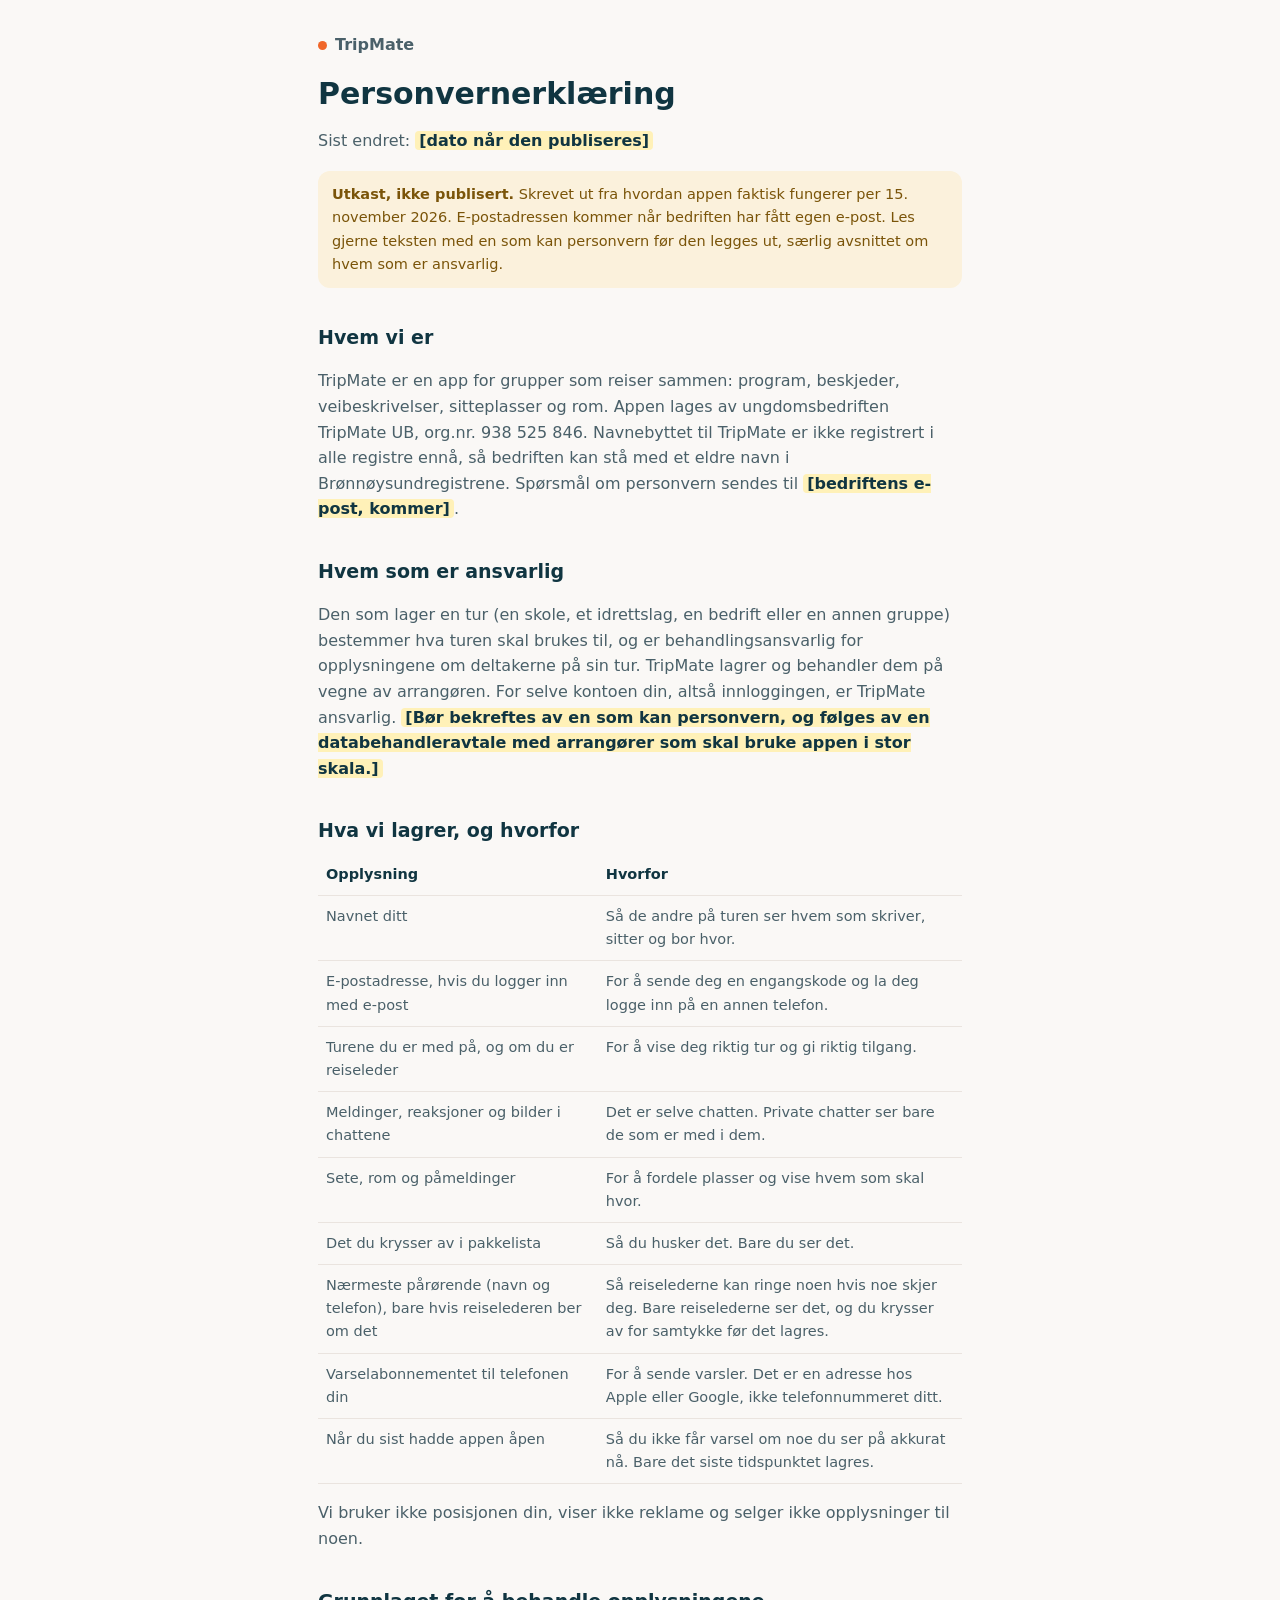
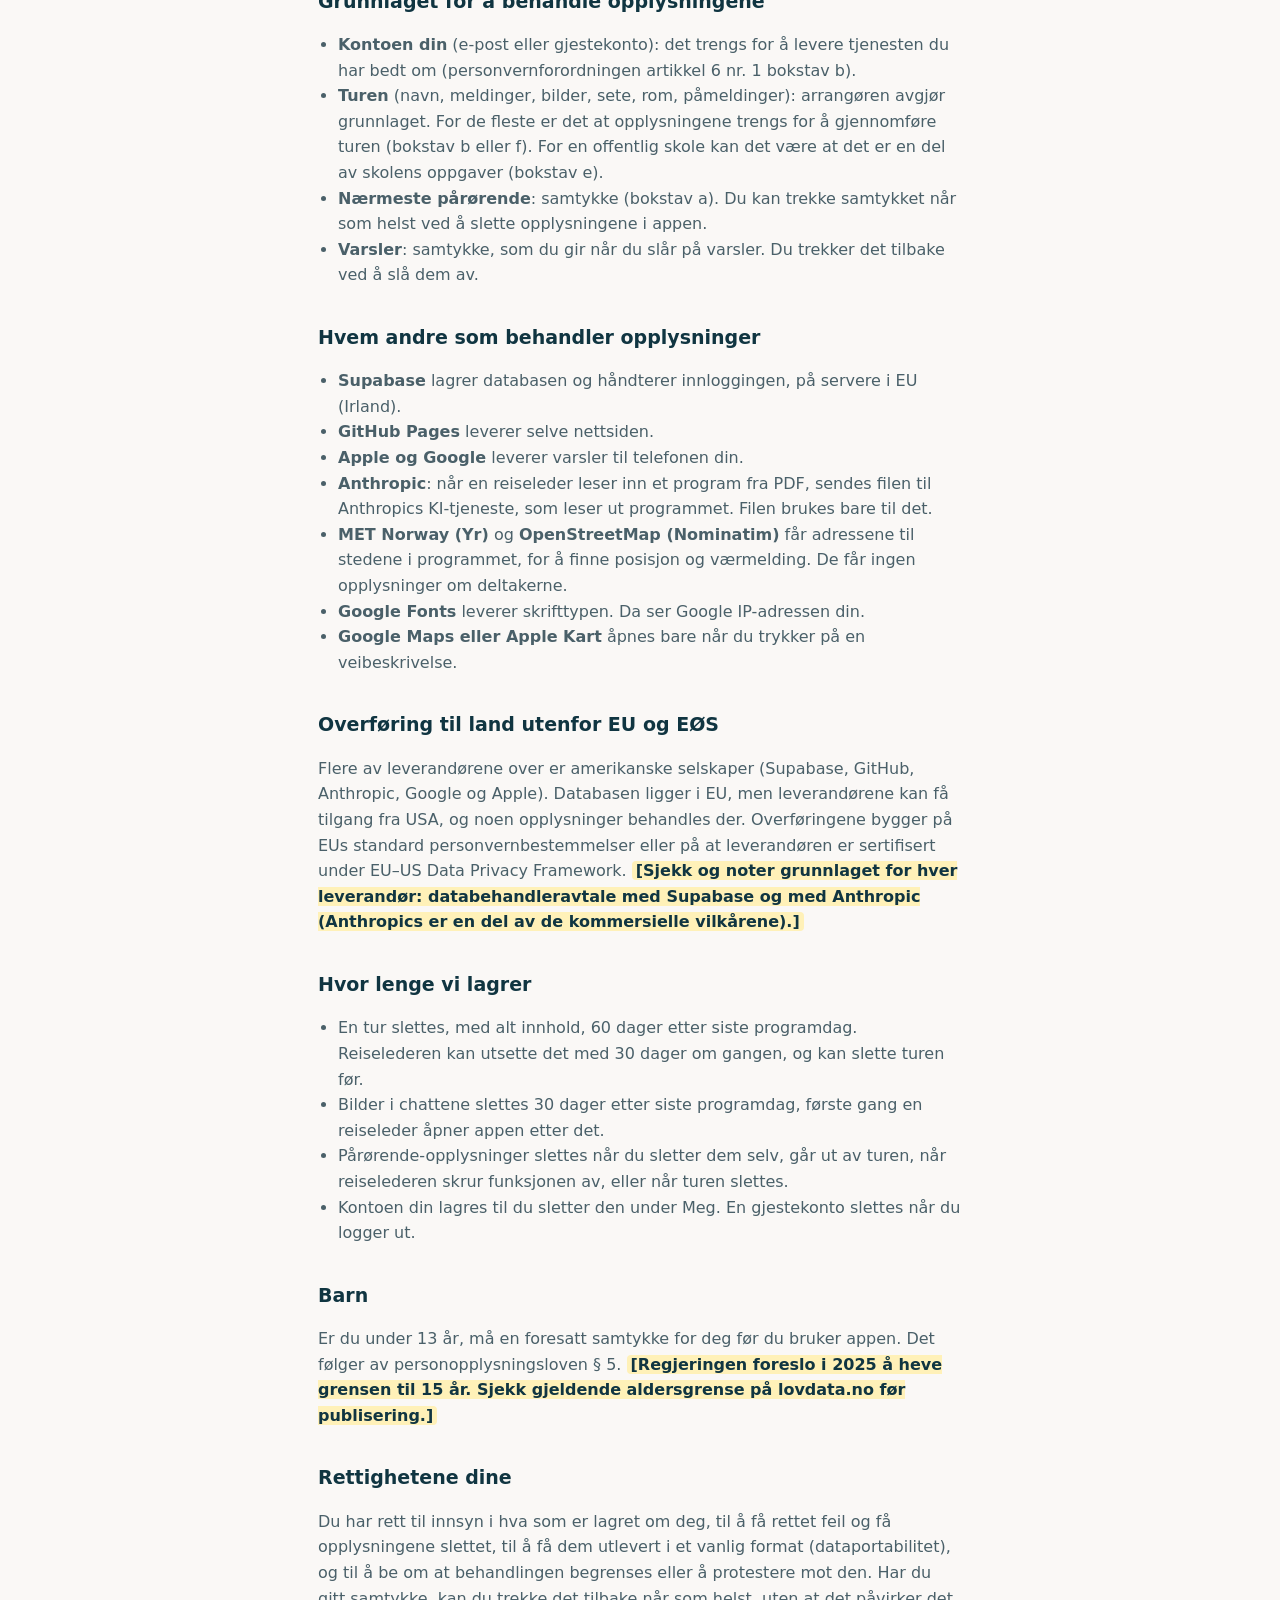
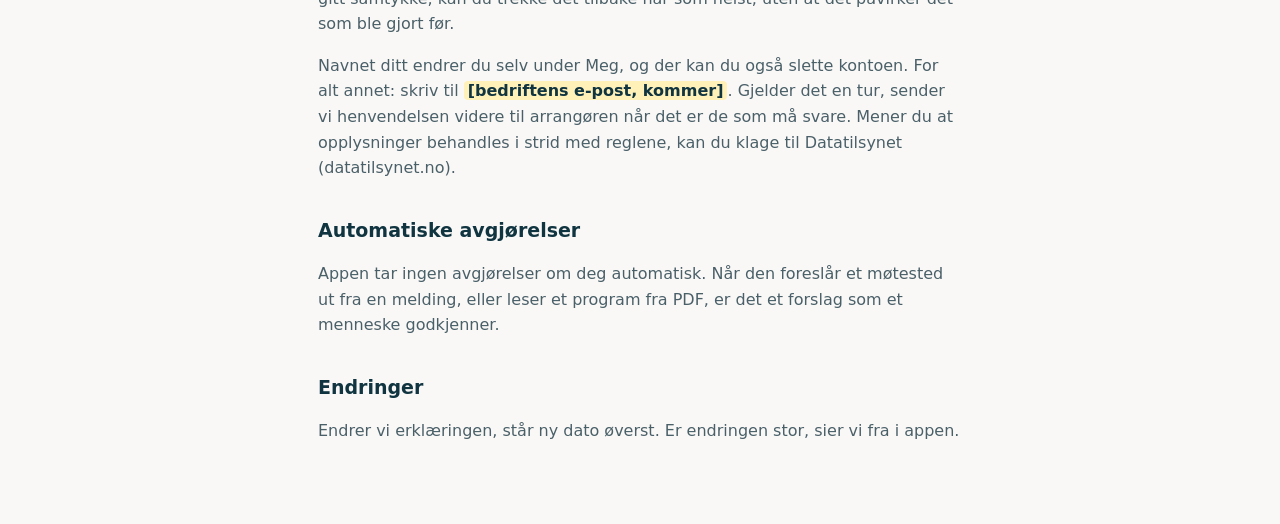
==== personvern.html @ dad23770 "iOS-følelse, rapportering og én plass per reise - Tastaturet: iOS krymper appen (js/native.js), felt" ====
<!DOCTYPE html>
<html lang="nb">
<head>
<meta charset="utf-8">
<meta name="viewport" content="width=device-width, initial-scale=1">
<title>Personvern – TripMate</title>
<meta name="robots" content="noindex">
<style>
  :root { --ink:#103541; --ink-2:#4A6069; --ground:#FAF8F6; --line:#EAE4DF; --merke:#F06629; --amber:#7A5409; --amber-soft:#FBF1DC; }
  * { box-sizing: border-box; }
  body { margin: 0; background: var(--ground); color: var(--ink);
         font: 16px/1.6 "DM Sans", system-ui, -apple-system, "Segoe UI", sans-serif; }
  main { max-width: 680px; margin: 0 auto; padding: 32px 18px 64px; }
  h1 { font-size: 30px; line-height: 1.2; margin: 0 0 6px; }
  h2 { font-size: 19px; margin: 34px 0 8px; }
  p, li { color: var(--ink-2); }
  ul { padding-left: 20px; }
  .merke { display:inline-block; width:9px; height:9px; border-radius:50%; background:var(--merke); margin-right:8px; }
  .utkast { background: var(--amber-soft); color: var(--amber); border-radius: 12px; padding: 12px 14px; font-size: 14.5px; margin: 18px 0; }
  .fyll { background: #FFF1B8; color: var(--ink); padding: 0 4px; border-radius: 4px; font-weight: 600; }
  table { width: 100%; border-collapse: collapse; font-size: 14.5px; }
  th, td { text-align: left; vertical-align: top; padding: 9px 8px; border-bottom: 1px solid var(--line); }
  th { color: var(--ink); }
  td { color: var(--ink-2); }
  .tabell { overflow-x: auto; }
</style>
</head>
<body>
<main>
  <p style="margin:0 0 18px;font-weight:600"><span class="merke"></span>TripMate</p>
  <h1>Personvernerklæring</h1>
  <p>Sist endret: <span class="fyll">[dato når den publiseres]</span></p>

  <div class="utkast"><b>Utkast, ikke publisert.</b> Skrevet ut fra hvordan appen faktisk fungerer per
    15. november 2026. E-postadressen kommer når bedriften har fått egen e-post. Les gjerne teksten med
    en som kan personvern før den legges ut, særlig avsnittet om hvem som er ansvarlig.</div>

  <h2>Hvem vi er</h2>
  <p>TripMate er en app for grupper som reiser sammen: program, beskjeder, veibeskrivelser,
    sitteplasser og rom. Appen lages av ungdomsbedriften TripMate UB,
    org.nr. 938 525 846. Navnebyttet til TripMate er ikke registrert i alle registre ennå, så bedriften kan
    stå med et eldre navn i Brønnøysundregistrene. Spørsmål om personvern sendes til
    <span class="fyll">[bedriftens e-post, kommer]</span>.</p>

  <h2>Hvem som er ansvarlig</h2>
  <p>Den som lager en tur (en skole, et idrettslag, en bedrift eller en annen gruppe) bestemmer
    hva turen skal brukes til, og er behandlingsansvarlig for opplysningene om deltakerne på sin tur.
    TripMate lagrer og behandler dem på vegne av arrangøren. For selve kontoen din, altså
    innloggingen, er TripMate ansvarlig. <span class="fyll">[Bør bekreftes av en som kan personvern, og
    følges av en databehandleravtale med arrangører som skal bruke appen i stor skala.]</span></p>

  <h2>Hva vi lagrer, og hvorfor</h2>
  <div class="tabell"><table>
    <tr><th>Opplysning</th><th>Hvorfor</th></tr>
    <tr><td>Navnet ditt</td><td>Så de andre på turen ser hvem som skriver, sitter og bor hvor.</td></tr>
    <tr><td>E-postadresse, hvis du logger inn med e-post</td><td>For å sende deg en engangskode og la deg logge inn på en annen telefon.</td></tr>
    <tr><td>Turene du er med på, og om du er reiseleder</td><td>For å vise deg riktig tur og gi riktig tilgang.</td></tr>
    <tr><td>Meldinger, reaksjoner og bilder i chattene</td><td>Det er selve chatten. Private chatter ser bare de som er med i dem.</td></tr>
    <tr><td>Sete, rom og påmeldinger</td><td>For å fordele plasser og vise hvem som skal hvor.</td></tr>
    <tr><td>Det du krysser av i pakkelista</td><td>Så du husker det. Bare du ser det.</td></tr>
    <tr><td>Nærmeste pårørende (navn og telefon), bare hvis reiselederen ber om det</td><td>Så reiselederne kan ringe noen hvis noe skjer deg. Bare reiselederne ser det, og du krysser av for samtykke før det lagres.</td></tr>
    <tr><td>Varselabonnementet til telefonen din</td><td>For å sende varsler. Det er en adresse hos Apple eller Google, ikke telefonnummeret ditt.</td></tr>
    <tr><td>Når du sist hadde appen åpen</td><td>Så du ikke får varsel om noe du ser på akkurat nå. Bare det siste tidspunktet lagres.</td></tr>
  </table></div>
  <p>Vi bruker ikke posisjonen din, viser ikke reklame og selger ikke opplysninger til noen.</p>

  <h2>Grunnlaget for å behandle opplysningene</h2>
  <ul>
    <li><b>Kontoen din</b> (e-post eller gjestekonto): det trengs for å levere tjenesten du har bedt om
      (personvernforordningen artikkel 6 nr. 1 bokstav b).</li>
    <li><b>Turen</b> (navn, meldinger, bilder, sete, rom, påmeldinger): arrangøren avgjør grunnlaget. For de
      fleste er det at opplysningene trengs for å gjennomføre turen (bokstav b eller f). For en offentlig skole
      kan det være at det er en del av skolens oppgaver (bokstav e).</li>
    <li><b>Nærmeste pårørende</b>: samtykke (bokstav a). Du kan trekke samtykket når som helst ved å slette
      opplysningene i appen.</li>
    <li><b>Varsler</b>: samtykke, som du gir når du slår på varsler. Du trekker det tilbake ved å slå dem av.</li>
  </ul>

  <h2>Hvem andre som behandler opplysninger</h2>
  <ul>
    <li><b>Supabase</b> lagrer databasen og håndterer innloggingen, på servere i EU (Irland).</li>
    <li><b>GitHub Pages</b> leverer selve nettsiden.</li>
    <li><b>Apple og Google</b> leverer varsler til telefonen din.</li>
    <li><b>Anthropic</b>: når en reiseleder leser inn et program fra PDF, sendes filen til Anthropics
      KI-tjeneste, som leser ut programmet. Filen brukes bare til det.</li>
    <li><b>MET Norway (Yr)</b> og <b>OpenStreetMap (Nominatim)</b> får adressene til stedene i programmet,
      for å finne posisjon og værmelding. De får ingen opplysninger om deltakerne.</li>
    <li><b>Google Fonts</b> leverer skrifttypen. Da ser Google IP-adressen din.</li>
    <li><b>Google Maps eller Apple Kart</b> åpnes bare når du trykker på en veibeskrivelse.</li>
  </ul>

  <h2>Overføring til land utenfor EU og EØS</h2>
  <p>Flere av leverandørene over er amerikanske selskaper (Supabase, GitHub, Anthropic, Google og Apple).
    Databasen ligger i EU, men leverandørene kan få tilgang fra USA, og noen opplysninger behandles der.
    Overføringene bygger på EUs standard personvernbestemmelser eller på at leverandøren er sertifisert under
    EU–US Data Privacy Framework. <span class="fyll">[Sjekk og noter grunnlaget for hver leverandør:
    databehandleravtale med Supabase og med Anthropic (Anthropics er en del av de kommersielle vilkårene).]</span></p>

  <h2>Hvor lenge vi lagrer</h2>
  <ul>
    <li>En tur slettes, med alt innhold, 60 dager etter siste programdag. Reiselederen kan utsette det
      med 30 dager om gangen, og kan slette turen før.</li>
    <li>Bilder i chattene slettes 30 dager etter siste programdag, første gang en reiseleder åpner appen etter det.</li>
    <li>Pårørende-opplysninger slettes når du sletter dem selv, går ut av turen, når reiselederen skrur
      funksjonen av, eller når turen slettes.</li>
    <li>Kontoen din lagres til du sletter den under Meg. En gjestekonto slettes når du logger ut.</li>
  </ul>

  <h2>Barn</h2>
  <p>Er du under 13 år, må en foresatt samtykke for deg før du bruker appen. Det følger av
    personopplysningsloven § 5. <span class="fyll">[Regjeringen foreslo i 2025 å heve grensen til 15 år.
    Sjekk gjeldende aldersgrense på lovdata.no før publisering.]</span></p>

  <h2>Rettighetene dine</h2>
  <p>Du har rett til innsyn i hva som er lagret om deg, til å få rettet feil og få opplysningene slettet,
    til å få dem utlevert i et vanlig format (dataportabilitet), og til å be om at behandlingen begrenses
    eller å protestere mot den. Har du gitt samtykke, kan du trekke det tilbake når som helst, uten at det
    påvirker det som ble gjort før.</p>
  <p>Navnet ditt endrer du selv under Meg, og der kan du også slette kontoen. For alt annet: skriv til
    <span class="fyll">[bedriftens e-post, kommer]</span>. Gjelder det en tur, sender vi henvendelsen videre til arrangøren
    når det er de som må svare. Mener du at opplysninger behandles i strid med reglene, kan du klage til
    Datatilsynet (datatilsynet.no).</p>

  <h2>Automatiske avgjørelser</h2>
  <p>Appen tar ingen avgjørelser om deg automatisk. Når den foreslår et møtested ut fra en melding, eller
    leser et program fra PDF, er det et forslag som et menneske godkjenner.</p>

  <h2>Endringer</h2>
  <p>Endrer vi erklæringen, står ny dato øverst. Er endringen stor, sier vi fra i appen.</p>
</main>
</body>
</html>
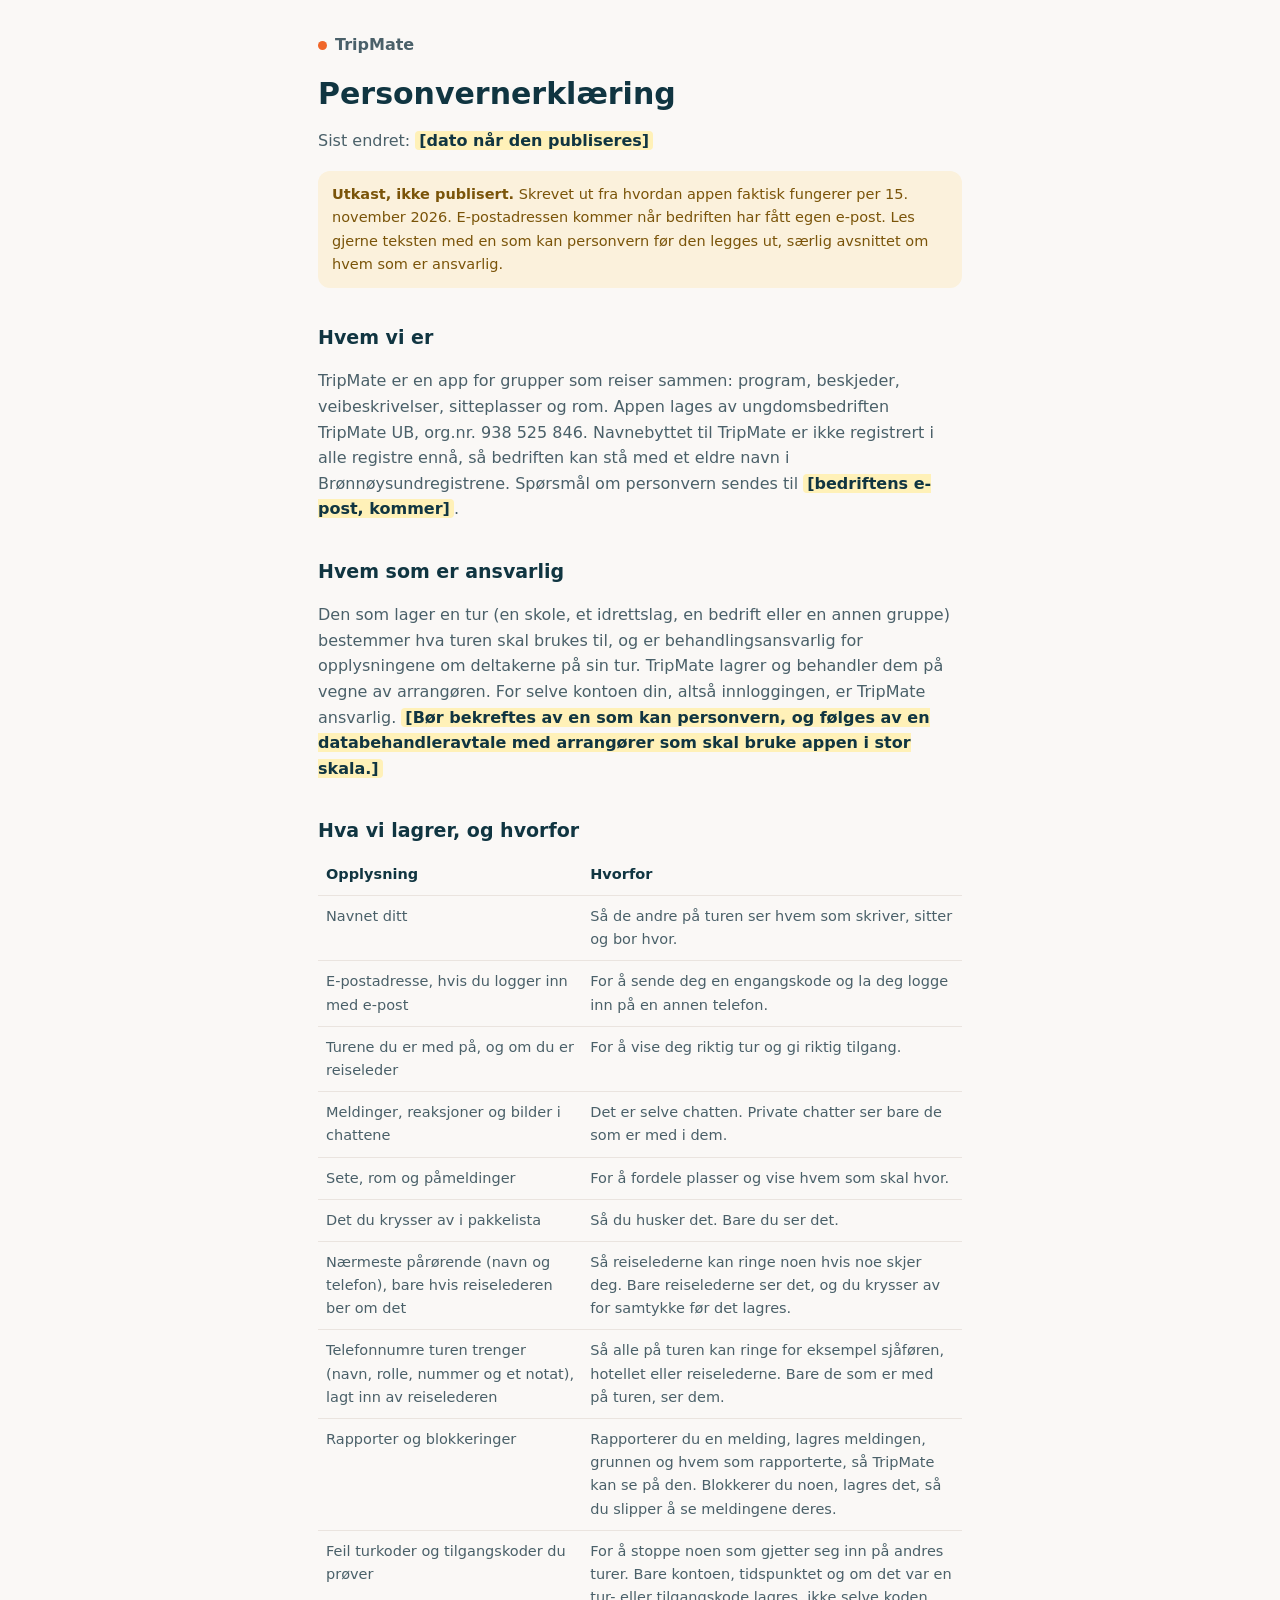
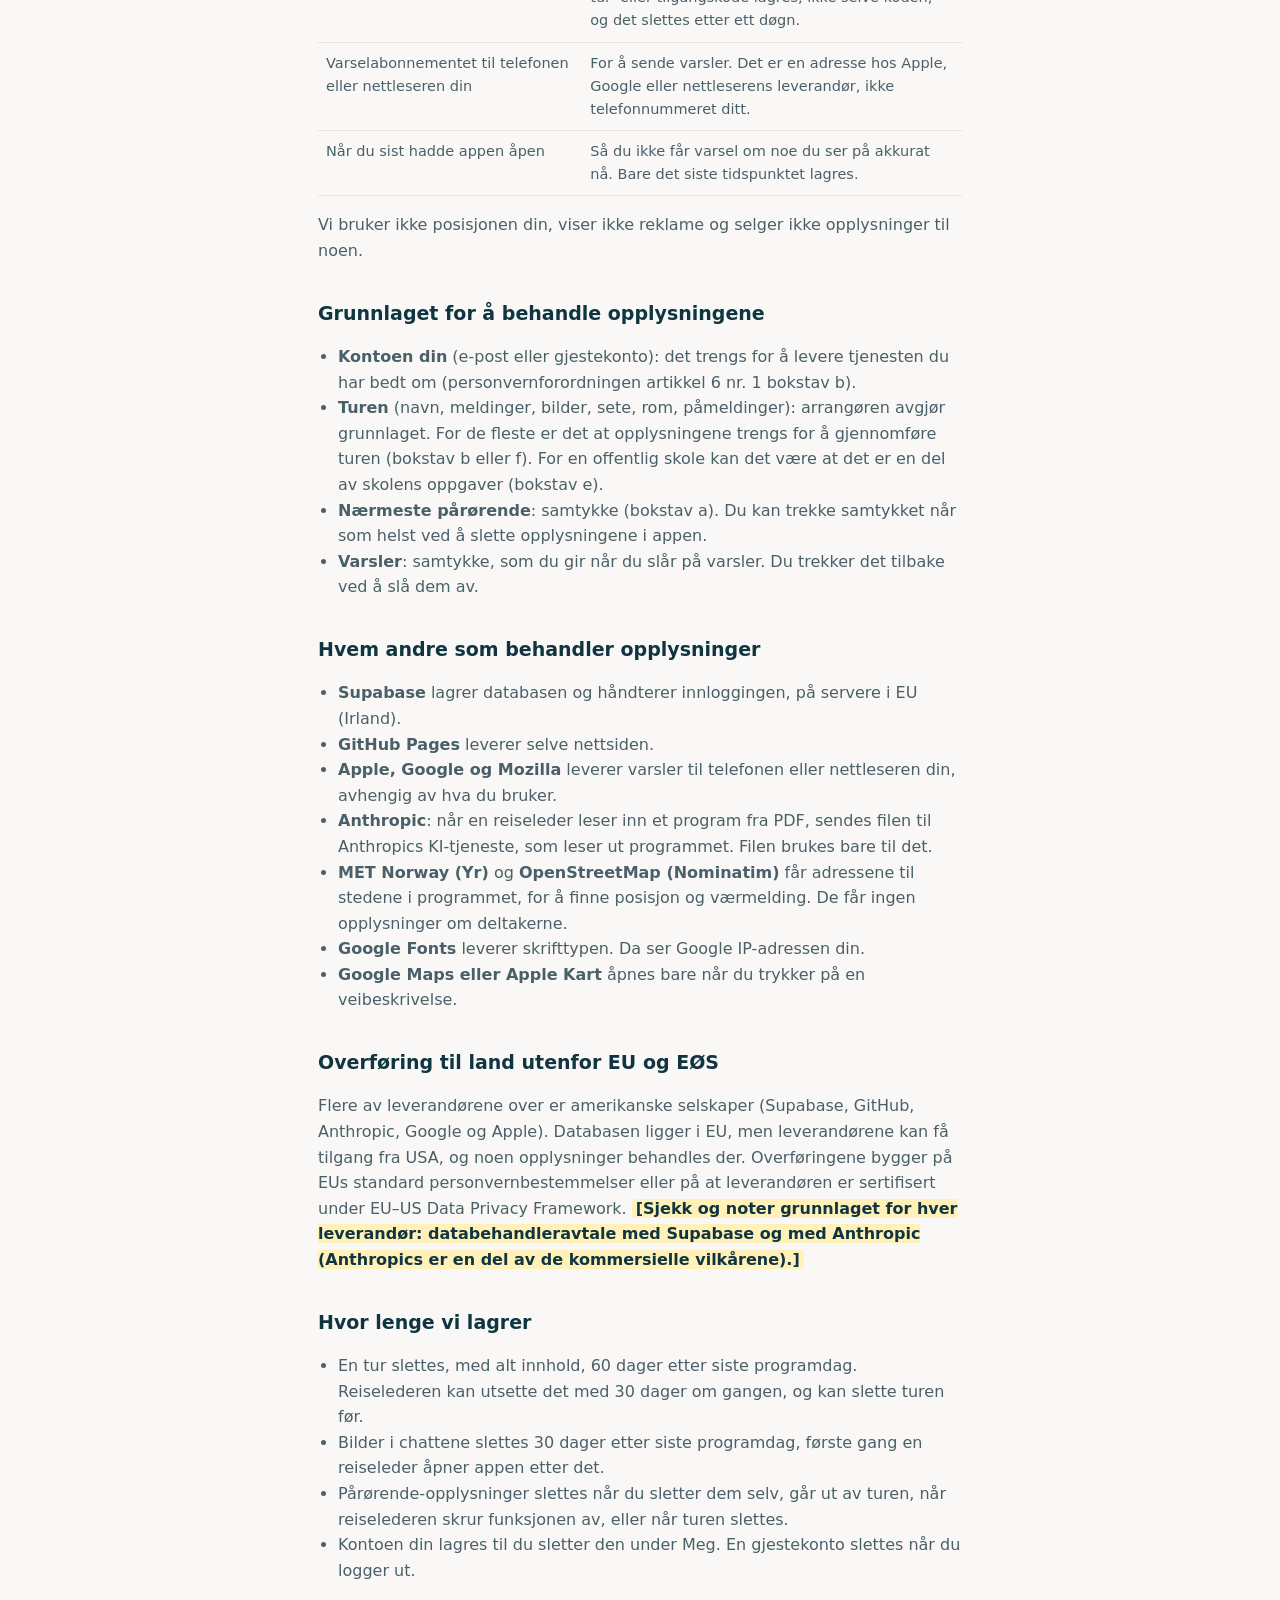
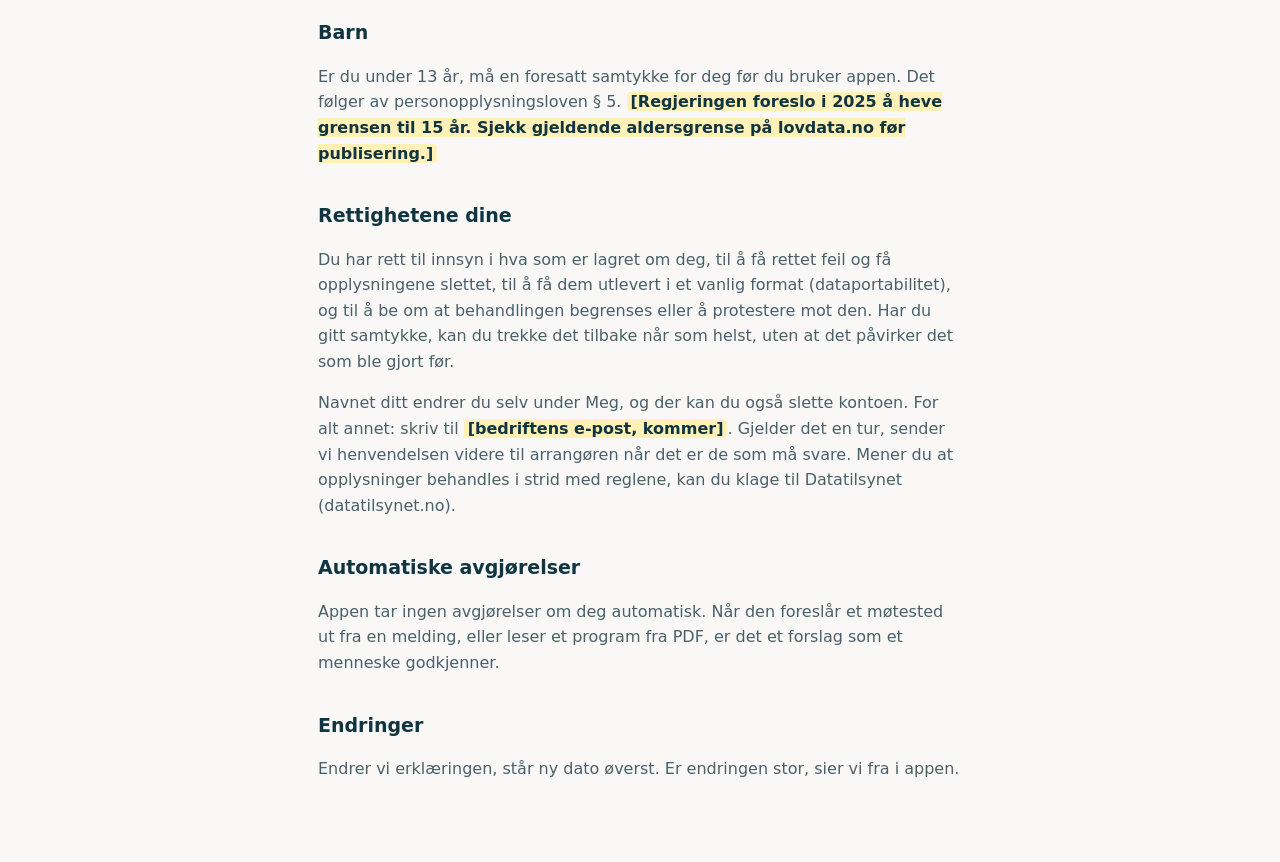
==== commit 2e6b01ed: "Nettleser: Escape lukker meldingsmenyen, gjestetekst for nettleser, iPhone-hint om hjemskjerm - Esca" ====
--- a/personvern.html
+++ b/personvern.html
@@ -59,7 +59,10 @@
     <tr><td>Sete, rom og påmeldinger</td><td>For å fordele plasser og vise hvem som skal hvor.</td></tr>
     <tr><td>Det du krysser av i pakkelista</td><td>Så du husker det. Bare du ser det.</td></tr>
     <tr><td>Nærmeste pårørende (navn og telefon), bare hvis reiselederen ber om det</td><td>Så reiselederne kan ringe noen hvis noe skjer deg. Bare reiselederne ser det, og du krysser av for samtykke før det lagres.</td></tr>
-    <tr><td>Varselabonnementet til telefonen din</td><td>For å sende varsler. Det er en adresse hos Apple eller Google, ikke telefonnummeret ditt.</td></tr>
+    <tr><td>Telefonnumre turen trenger (navn, rolle, nummer og et notat), lagt inn av reiselederen</td><td>Så alle på turen kan ringe for eksempel sjåføren, hotellet eller reiselederne. Bare de som er med på turen, ser dem.</td></tr>
+    <tr><td>Rapporter og blokkeringer</td><td>Rapporterer du en melding, lagres meldingen, grunnen og hvem som rapporterte, så TripMate kan se på den. Blokkerer du noen, lagres det, så du slipper å se meldingene deres.</td></tr>
+    <tr><td>Feil turkoder og tilgangskoder du prøver</td><td>For å stoppe noen som gjetter seg inn på andres turer. Bare kontoen, tidspunktet og om det var en tur- eller tilgangskode lagres, ikke selve koden, og det slettes etter ett døgn.</td></tr>
+    <tr><td>Varselabonnementet til telefonen eller nettleseren din</td><td>For å sende varsler. Det er en adresse hos Apple, Google eller nettleserens leverandør, ikke telefonnummeret ditt.</td></tr>
     <tr><td>Når du sist hadde appen åpen</td><td>Så du ikke får varsel om noe du ser på akkurat nå. Bare det siste tidspunktet lagres.</td></tr>
   </table></div>
   <p>Vi bruker ikke posisjonen din, viser ikke reklame og selger ikke opplysninger til noen.</p>
@@ -80,7 +83,7 @@
   <ul>
     <li><b>Supabase</b> lagrer databasen og håndterer innloggingen, på servere i EU (Irland).</li>
     <li><b>GitHub Pages</b> leverer selve nettsiden.</li>
-    <li><b>Apple og Google</b> leverer varsler til telefonen din.</li>
+    <li><b>Apple, Google og Mozilla</b> leverer varsler til telefonen eller nettleseren din, avhengig av hva du bruker.</li>
     <li><b>Anthropic</b>: når en reiseleder leser inn et program fra PDF, sendes filen til Anthropics
       KI-tjeneste, som leser ut programmet. Filen brukes bare til det.</li>
     <li><b>MET Norway (Yr)</b> og <b>OpenStreetMap (Nominatim)</b> får adressene til stedene i programmet,
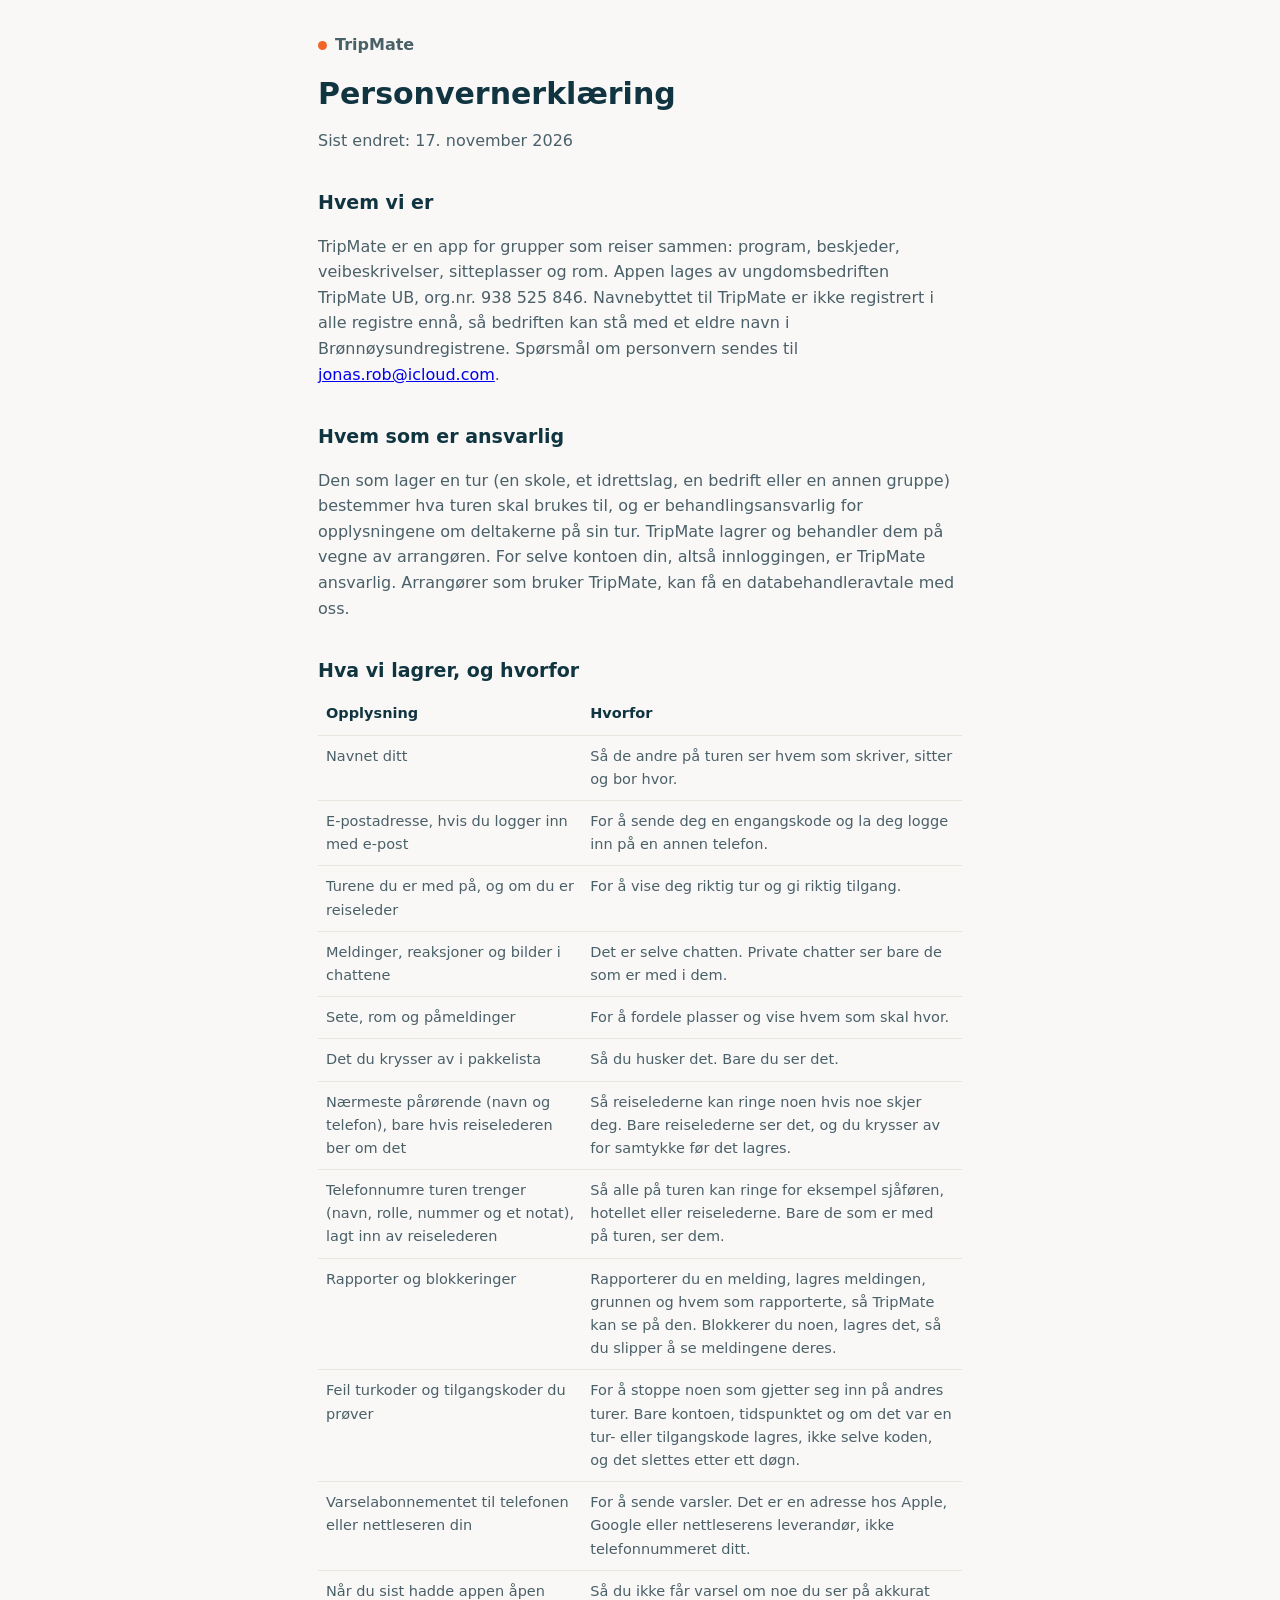
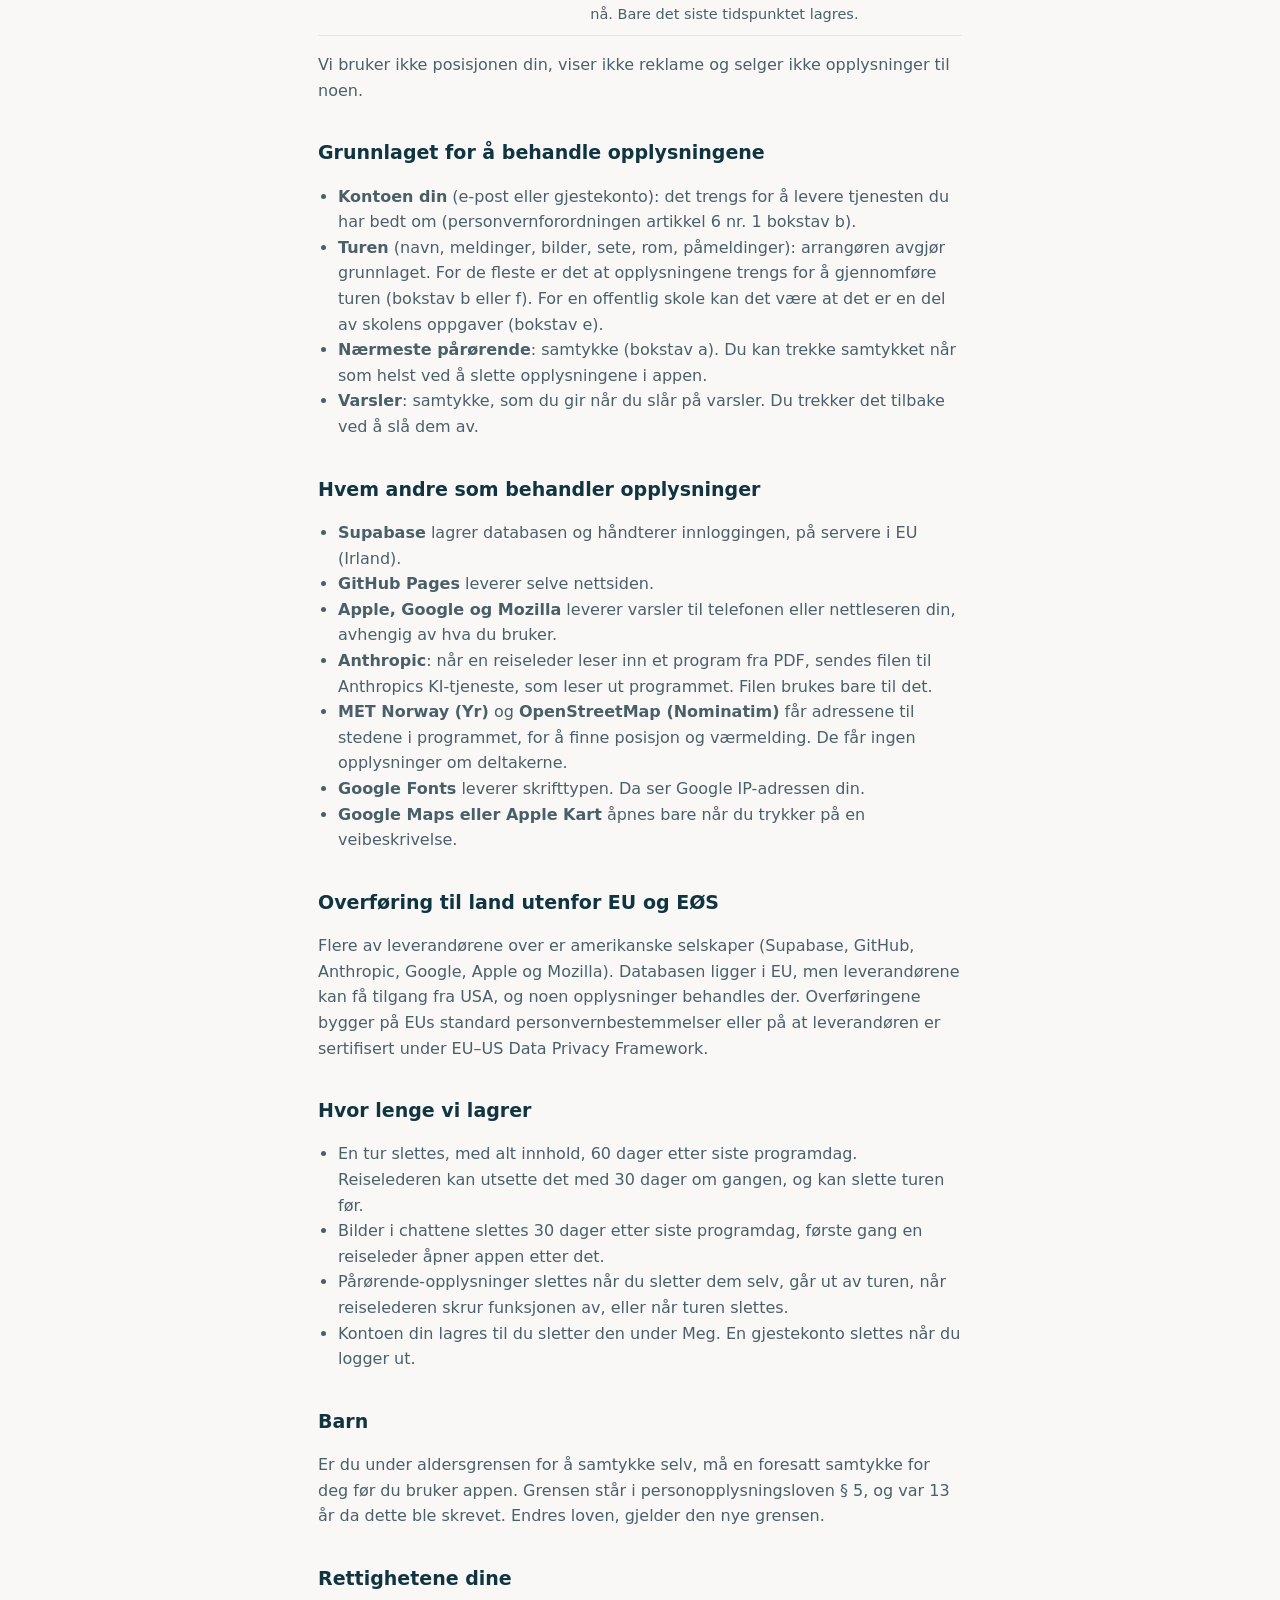
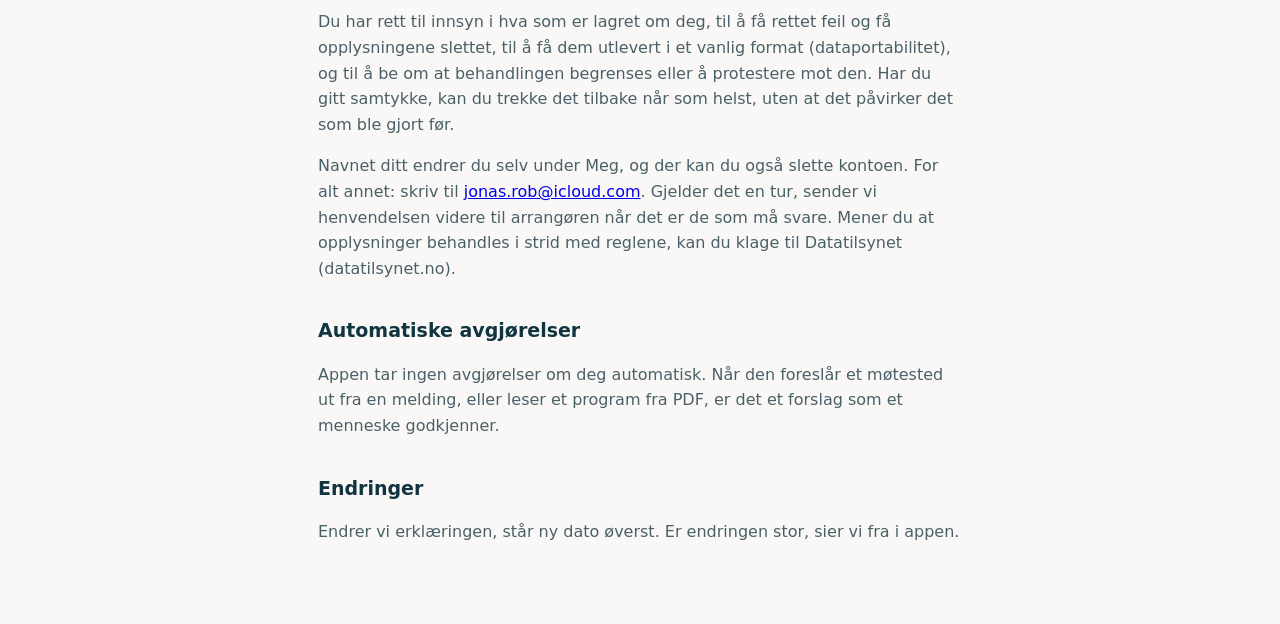
==== commit f63a3554: "Personvern og vilkår: kontakt-e-post, dato, ikke lenger utkast Versjon 120.  Co-Authored-By: Claude " ====
--- a/personvern.html
+++ b/personvern.html
@@ -29,25 +29,21 @@
 <main>
   <p style="margin:0 0 18px;font-weight:600"><span class="merke"></span>TripMate</p>
   <h1>Personvernerklæring</h1>
-  <p>Sist endret: <span class="fyll">[dato når den publiseres]</span></p>
+  <p>Sist endret: 17. november 2026</p>
 
-  <div class="utkast"><b>Utkast, ikke publisert.</b> Skrevet ut fra hvordan appen faktisk fungerer per
-    15. november 2026. E-postadressen kommer når bedriften har fått egen e-post. Les gjerne teksten med
-    en som kan personvern før den legges ut, særlig avsnittet om hvem som er ansvarlig.</div>
 
   <h2>Hvem vi er</h2>
   <p>TripMate er en app for grupper som reiser sammen: program, beskjeder, veibeskrivelser,
     sitteplasser og rom. Appen lages av ungdomsbedriften TripMate UB,
     org.nr. 938 525 846. Navnebyttet til TripMate er ikke registrert i alle registre ennå, så bedriften kan
     stå med et eldre navn i Brønnøysundregistrene. Spørsmål om personvern sendes til
-    <span class="fyll">[bedriftens e-post, kommer]</span>.</p>
+    <a href="mailto:jonas.rob@icloud.com">jonas.rob@icloud.com</a>.</p>
 
   <h2>Hvem som er ansvarlig</h2>
   <p>Den som lager en tur (en skole, et idrettslag, en bedrift eller en annen gruppe) bestemmer
     hva turen skal brukes til, og er behandlingsansvarlig for opplysningene om deltakerne på sin tur.
     TripMate lagrer og behandler dem på vegne av arrangøren. For selve kontoen din, altså
-    innloggingen, er TripMate ansvarlig. <span class="fyll">[Bør bekreftes av en som kan personvern, og
-    følges av en databehandleravtale med arrangører som skal bruke appen i stor skala.]</span></p>
+    innloggingen, er TripMate ansvarlig. Arrangører som bruker TripMate, kan få en databehandleravtale med oss.</p>
 
   <h2>Hva vi lagrer, og hvorfor</h2>
   <div class="tabell"><table>
@@ -93,11 +89,10 @@
   </ul>
 
   <h2>Overføring til land utenfor EU og EØS</h2>
-  <p>Flere av leverandørene over er amerikanske selskaper (Supabase, GitHub, Anthropic, Google og Apple).
+  <p>Flere av leverandørene over er amerikanske selskaper (Supabase, GitHub, Anthropic, Google, Apple og Mozilla).
     Databasen ligger i EU, men leverandørene kan få tilgang fra USA, og noen opplysninger behandles der.
     Overføringene bygger på EUs standard personvernbestemmelser eller på at leverandøren er sertifisert under
-    EU–US Data Privacy Framework. <span class="fyll">[Sjekk og noter grunnlaget for hver leverandør:
-    databehandleravtale med Supabase og med Anthropic (Anthropics er en del av de kommersielle vilkårene).]</span></p>
+    EU–US Data Privacy Framework.</p>
 
   <h2>Hvor lenge vi lagrer</h2>
   <ul>
@@ -110,9 +105,8 @@
   </ul>
 
   <h2>Barn</h2>
-  <p>Er du under 13 år, må en foresatt samtykke for deg før du bruker appen. Det følger av
-    personopplysningsloven § 5. <span class="fyll">[Regjeringen foreslo i 2025 å heve grensen til 15 år.
-    Sjekk gjeldende aldersgrense på lovdata.no før publisering.]</span></p>
+  <p>Er du under aldersgrensen for å samtykke selv, må en foresatt samtykke for deg før du bruker appen.
+    Grensen står i personopplysningsloven § 5, og var 13 år da dette ble skrevet. Endres loven, gjelder den nye grensen.</p>
 
   <h2>Rettighetene dine</h2>
   <p>Du har rett til innsyn i hva som er lagret om deg, til å få rettet feil og få opplysningene slettet,
@@ -120,7 +114,7 @@
     eller å protestere mot den. Har du gitt samtykke, kan du trekke det tilbake når som helst, uten at det
     påvirker det som ble gjort før.</p>
   <p>Navnet ditt endrer du selv under Meg, og der kan du også slette kontoen. For alt annet: skriv til
-    <span class="fyll">[bedriftens e-post, kommer]</span>. Gjelder det en tur, sender vi henvendelsen videre til arrangøren
+    <a href="mailto:jonas.rob@icloud.com">jonas.rob@icloud.com</a>. Gjelder det en tur, sender vi henvendelsen videre til arrangøren
     når det er de som må svare. Mener du at opplysninger behandles i strid med reglene, kan du klage til
     Datatilsynet (datatilsynet.no).</p>
 
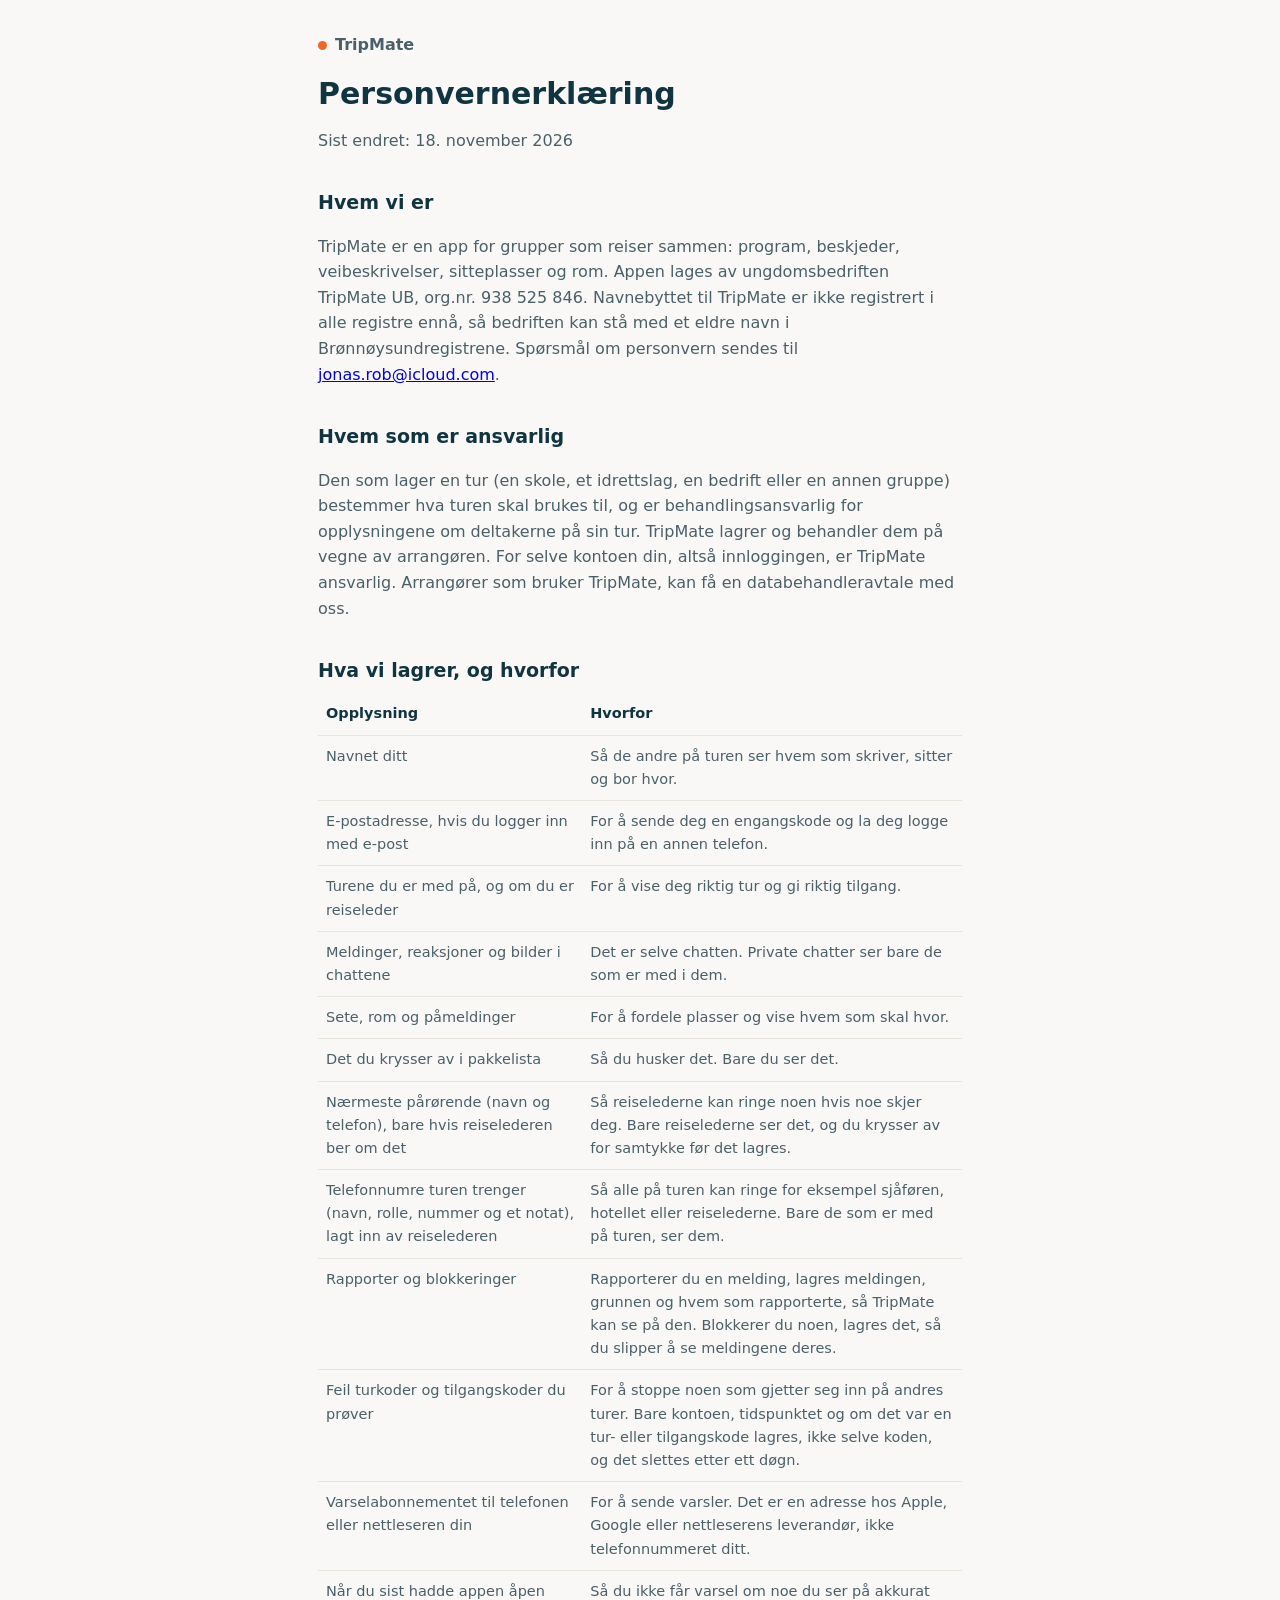
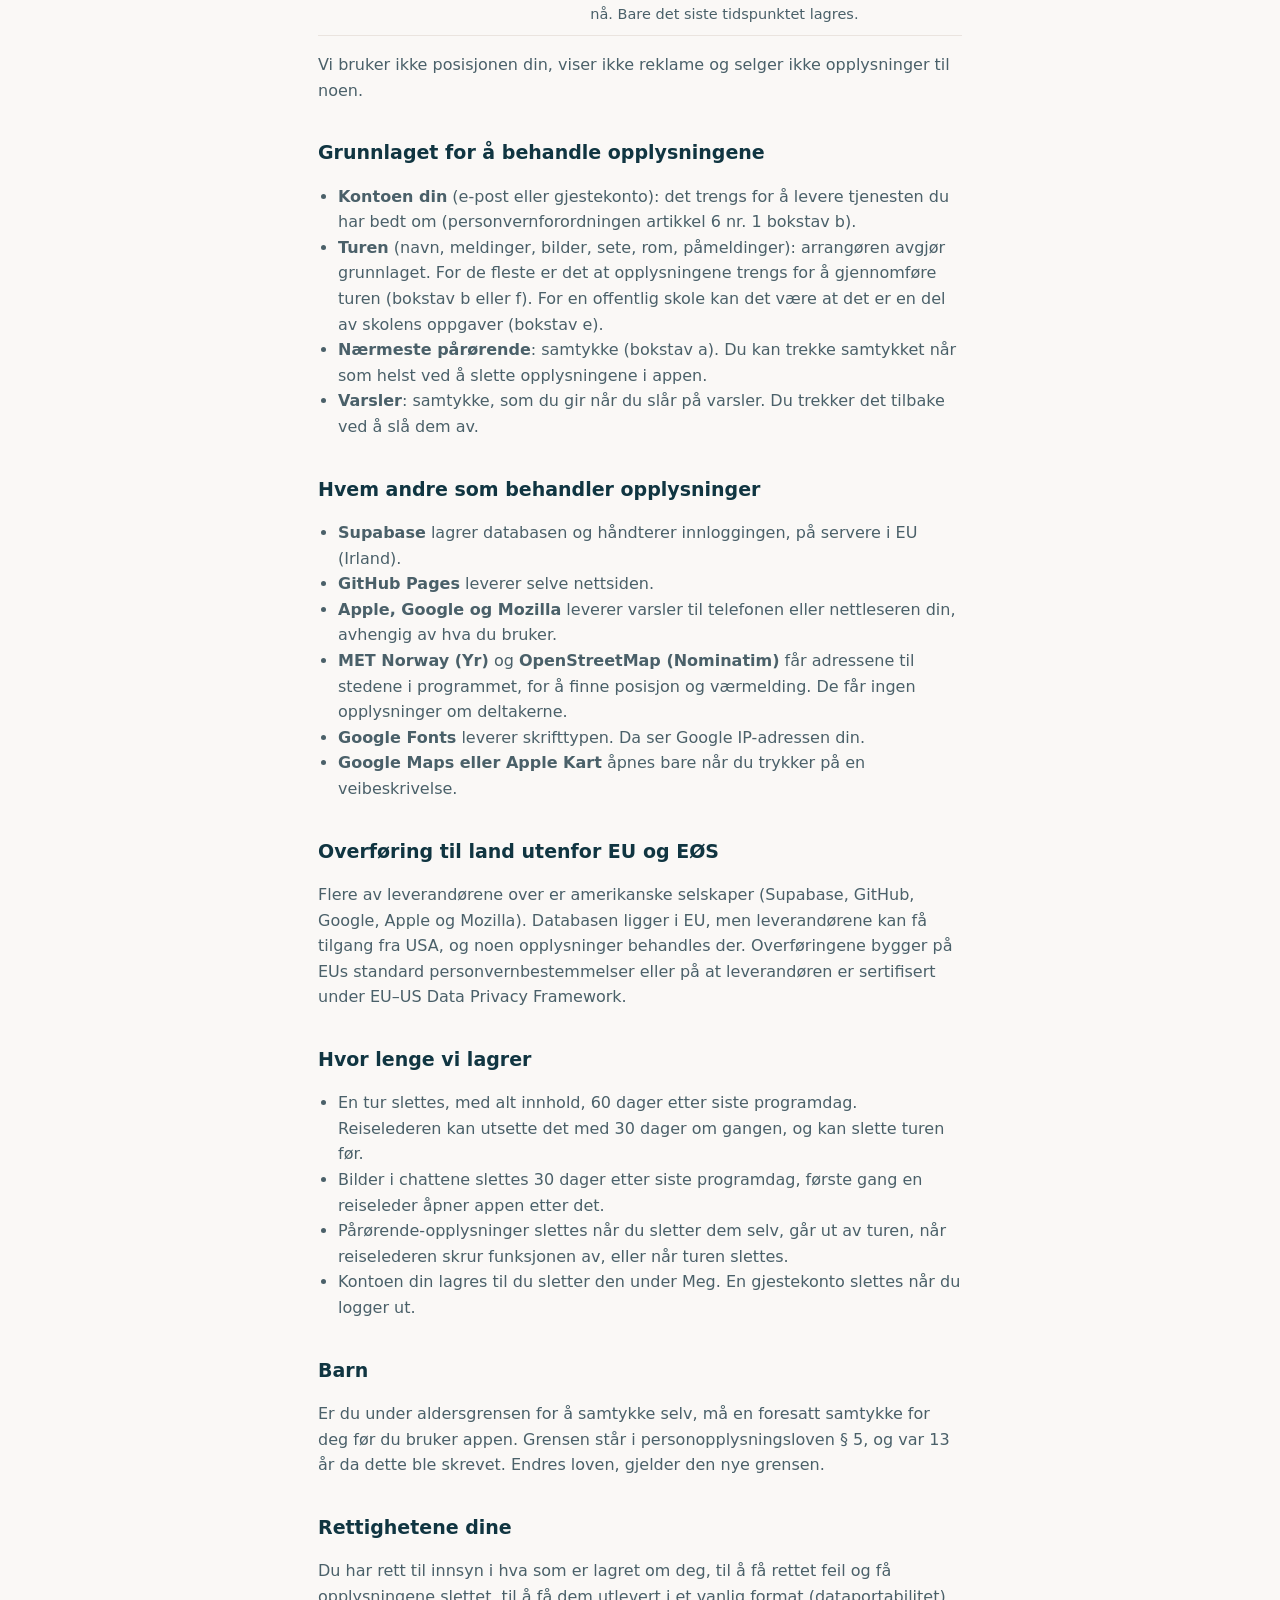
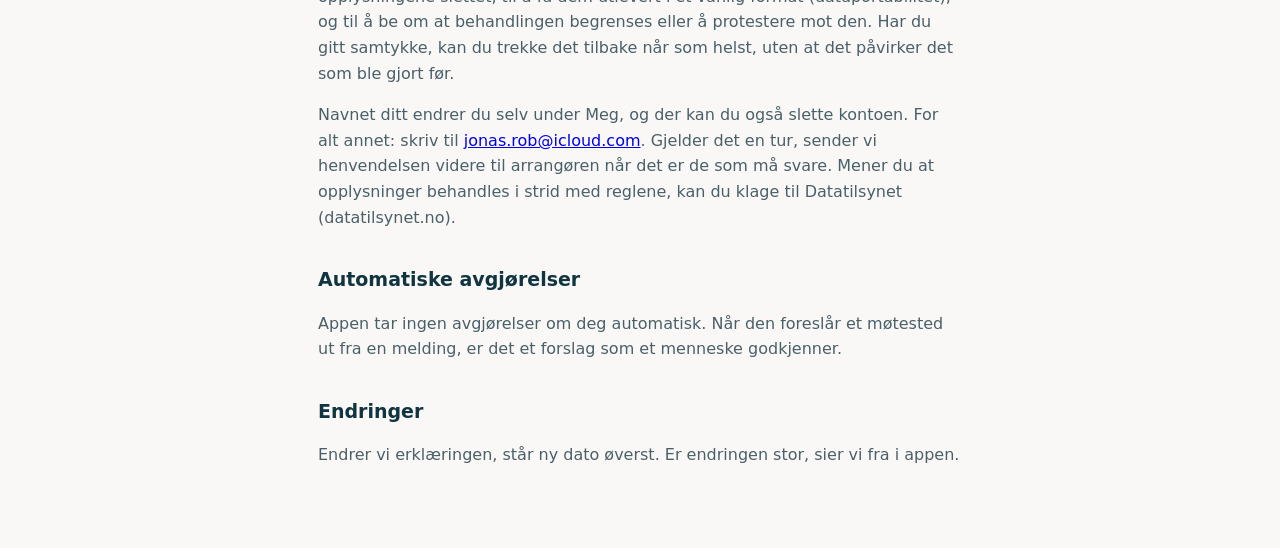
==== commit 8aa375ff: "Slå av innlesing av program fra PDF PDF-en ble sendt til en KI-tjeneste utenfor EU. Knappene og spør" ====
--- a/personvern.html
+++ b/personvern.html
@@ -29,7 +29,7 @@
 <main>
   <p style="margin:0 0 18px;font-weight:600"><span class="merke"></span>TripMate</p>
   <h1>Personvernerklæring</h1>
-  <p>Sist endret: 17. november 2026</p>
+  <p>Sist endret: 18. november 2026</p>
 
 
   <h2>Hvem vi er</h2>
@@ -80,8 +80,6 @@
     <li><b>Supabase</b> lagrer databasen og håndterer innloggingen, på servere i EU (Irland).</li>
     <li><b>GitHub Pages</b> leverer selve nettsiden.</li>
     <li><b>Apple, Google og Mozilla</b> leverer varsler til telefonen eller nettleseren din, avhengig av hva du bruker.</li>
-    <li><b>Anthropic</b>: når en reiseleder leser inn et program fra PDF, sendes filen til Anthropics
-      KI-tjeneste, som leser ut programmet. Filen brukes bare til det.</li>
     <li><b>MET Norway (Yr)</b> og <b>OpenStreetMap (Nominatim)</b> får adressene til stedene i programmet,
       for å finne posisjon og værmelding. De får ingen opplysninger om deltakerne.</li>
     <li><b>Google Fonts</b> leverer skrifttypen. Da ser Google IP-adressen din.</li>
@@ -89,7 +87,7 @@
   </ul>
 
   <h2>Overføring til land utenfor EU og EØS</h2>
-  <p>Flere av leverandørene over er amerikanske selskaper (Supabase, GitHub, Anthropic, Google, Apple og Mozilla).
+  <p>Flere av leverandørene over er amerikanske selskaper (Supabase, GitHub, Google, Apple og Mozilla).
     Databasen ligger i EU, men leverandørene kan få tilgang fra USA, og noen opplysninger behandles der.
     Overføringene bygger på EUs standard personvernbestemmelser eller på at leverandøren er sertifisert under
     EU–US Data Privacy Framework.</p>
@@ -119,8 +117,8 @@
     Datatilsynet (datatilsynet.no).</p>
 
   <h2>Automatiske avgjørelser</h2>
-  <p>Appen tar ingen avgjørelser om deg automatisk. Når den foreslår et møtested ut fra en melding, eller
-    leser et program fra PDF, er det et forslag som et menneske godkjenner.</p>
+  <p>Appen tar ingen avgjørelser om deg automatisk. Når den foreslår et møtested ut fra en melding,
+    er det et forslag som et menneske godkjenner.</p>
 
   <h2>Endringer</h2>
   <p>Endrer vi erklæringen, står ny dato øverst. Er endringen stor, sier vi fra i appen.</p>
